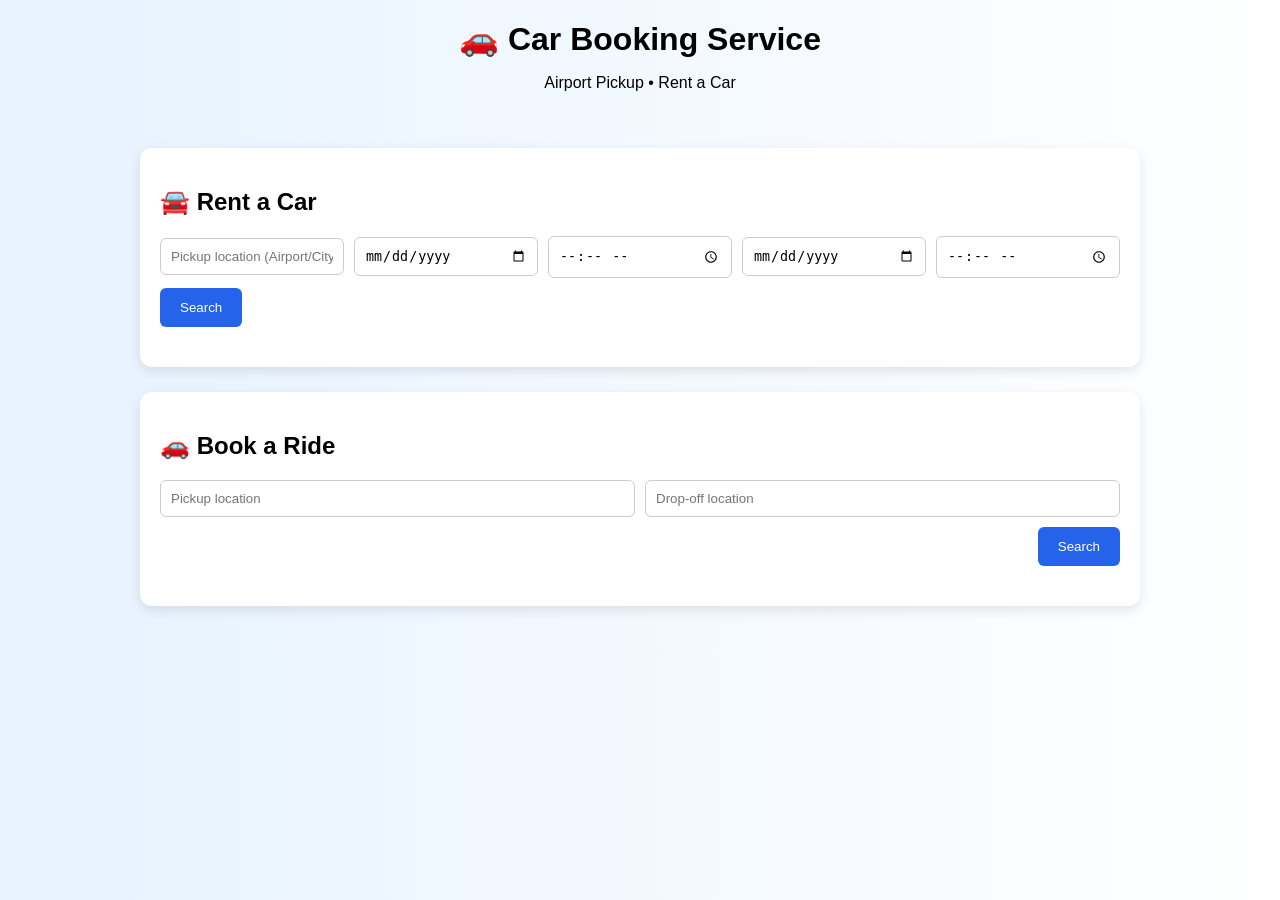
==== bus.html @ 7c0deb81 "Add files via upload" ====
<!DOCTYPE html>
<html lang="en">
<head>
<meta charset="UTF-8">
<meta name="viewport" content="width=device-width, initial-scale=1.0">
<title>Car Booking</title>

<style>
  body {
    font-family: Arial, sans-serif;
    margin: 0;
    background: linear-gradient(to right, #e6f2ff, #ffffff);
  }

  header {
    text-align: center;
    padding: 20px;
  }

  h1 {
    margin: 0;
  }

  .container {
    max-width: 1000px;
    margin: auto;
    padding: 20px;
  }

  .section {
    background: white;
    padding: 20px;
    border-radius: 12px;
    margin-bottom: 25px;
    box-shadow: 0 4px 12px rgba(0,0,0,0.1);
  }

  .row {
    display: flex;
    gap: 10px;
    flex-wrap: wrap;
    align-items: center;
  }

  input, select {
    padding: 10px;
    border-radius: 6px;
    border: 1px solid #ccc;
    flex: 1;
    min-width: 150px;
  }

  .search-btn {
    background: #2563eb;
    color: white;
    border: none;
    padding: 12px 20px;
    border-radius: 6px;
    cursor: pointer;
  }

  .search-btn:hover {
    background: #1d4ed8;
  }

  .results {
    margin-top: 20px;
  }

  .card {
    border: 1px solid #ddd;
    padding: 15px;
    border-radius: 10px;
    margin-bottom: 10px;
    display: flex;
    justify-content: space-between;
    align-items: center;
  }

  .price {
    font-weight: bold;
    color: #2563eb;
  }

</style>
</head>

<body>

<header>
  <h1>🚗 Car Booking Service</h1>
  <p>Airport Pickup • Rent a Car</p>
  
</header>

<div class="container">

  <!-- ================= RENT A CAR ================= -->
  <div class="section">
    <h2>🚘 Rent a Car</h2>

    <div class="row">
      <input id="rent-pickup" placeholder="Pickup location (Airport/City)">
      <input type="date" id="pickup-date" placeholder="pickup-date (pickup-date)">
      <input type="time" id="pickup-time"  placeholder="pickup-time (pickup-time)">
      <input type="date" id="drop-date"  placeholder="drop-date (drop-date)">
      <input type="time" id="drop-time"  placeholder="drop-time (drop-time)">

      <button class="search-btn" onclick="searchRent()">Search</button>
    </div>

    <div id="rentResults" class="results"></div>
  </div>

  <!-- ================= BOOK A RIDE ================= -->
  <div class="section">
    <h2>🚗 Book a Ride</h2>

    <div class="row">
      <input id="ride-pickup" placeholder="Pickup location">
      <input id="ride-dropoff" placeholder="Drop-off location">
    </div>

    <div style="text-align: right; margin-top: 10px;">
      <button class="search-btn" onclick="searchRide()">Search</button>
    </div>

    <div id="rideResults" class="results"></div>
  </div>

</div>

<script>
(function(){

  // ================= RENT SEARCH =================
  function searchRent() {
    const results = document.getElementById("rentResults");
    results.innerHTML = "";

    const cars = [
      { model: "Toyota Corolla", price: 15000, type: "Economy" },
      { model: "Honda Accord", price: 22000, type: "Standard" },
      { model: "Lexus RX 350", price: 40000, type: "Luxury" }
    ];

    cars.forEach(car => {
      const div = document.createElement("div");
      div.className = "card";

      div.innerHTML = `
        <div>
          <strong>${car.model}</strong><br>
          Type: ${car.type}
        </div>
        <div>
          <div class="price">₦${car.price}/day</div>
          <button onclick="bookRent('${car.model}')">Select</button>
        </div>
      `;

      results.appendChild(div);
    });
  }

  // ================= RENT BOOK =================
  function bookRent(model) {
    alert("🚘 You selected " + model);
  }

  // ================= RIDE SEARCH =================
  function searchRide() {
    const results = document.getElementById("rideResults");
    results.innerHTML = "";

    const rides = [
      { type: "Economy", price: 4000 },
      { type: "Standard", price: 7000 },
      { type: "Premium", price: 12000 }
    ];

    rides.forEach(ride => {
      const div = document.createElement("div");
      div.className = "card";

      div.innerHTML = `
        <div>
          <strong>${ride.type} Ride</strong>
        </div>
        <div>
          <div class="price">₦${ride.price}</div>
          <button onclick="bookRide('${ride.type}')">Book</button>
        </div>
      `;

      results.appendChild(div);
    });
  }

  // ================= RIDE BOOK =================
  function bookRide(type) {
    alert("🚗 " + type + " ride booked!");
  }

})();
</script>

</body>
</html>
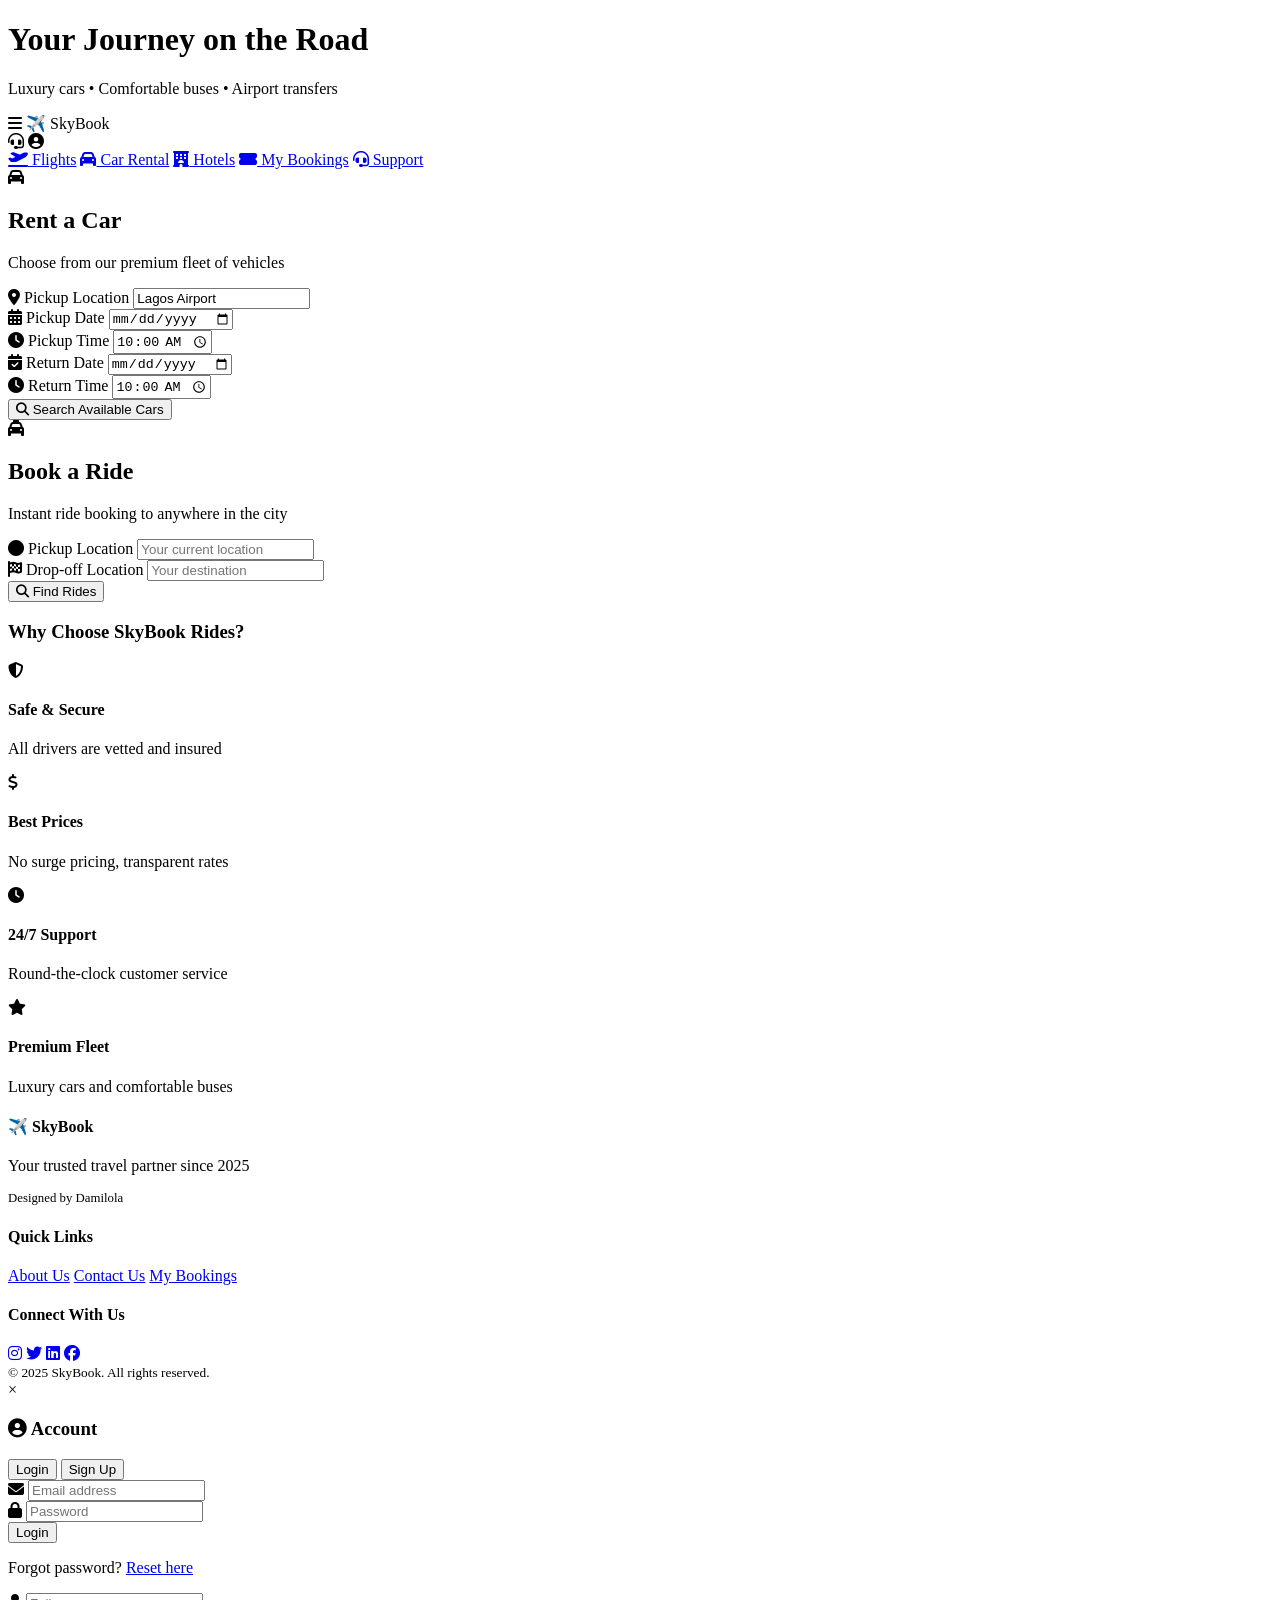
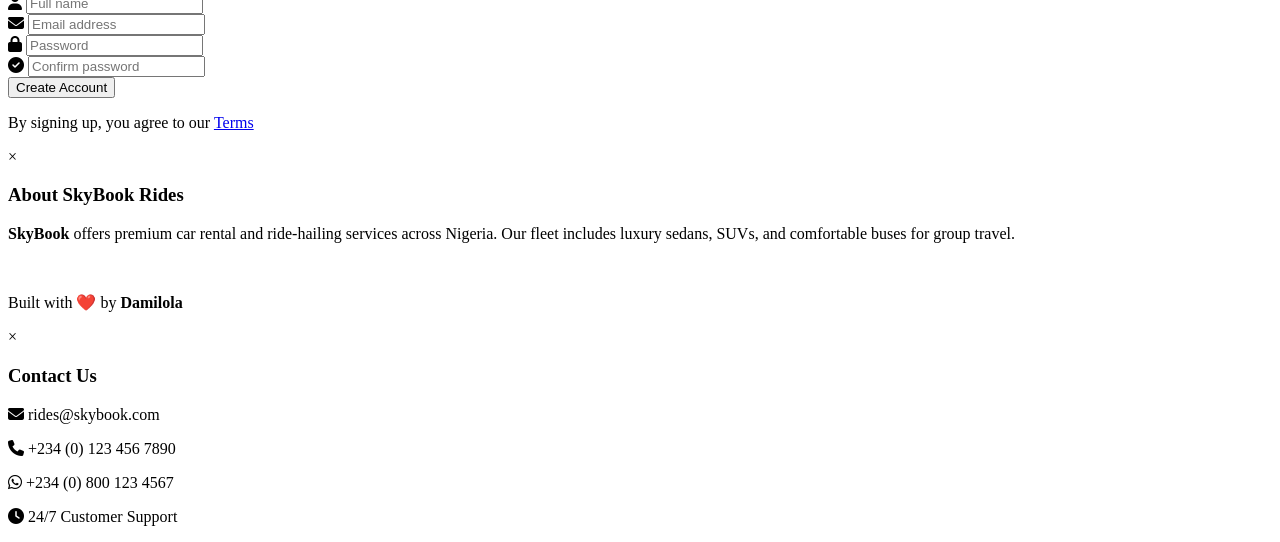
==== commit d974c6fc: "Update bus.html" ====
--- a/bus.html
+++ b/bus.html
@@ -1,209 +1,243 @@
 <!DOCTYPE html>
 <html lang="en">
 <head>
-<meta charset="UTF-8">
-<meta name="viewport" content="width=device-width, initial-scale=1.0">
-<title>Car Booking</title>
-
-<style>
-  body {
-    font-family: Arial, sans-serif;
-    margin: 0;
-    background: linear-gradient(to right, #e6f2ff, #ffffff);
-  }
-
-  header {
-    text-align: center;
-    padding: 20px;
-  }
-
-  h1 {
-    margin: 0;
-  }
-
-  .container {
-    max-width: 1000px;
-    margin: auto;
-    padding: 20px;
-  }
-
-  .section {
-    background: white;
-    padding: 20px;
-    border-radius: 12px;
-    margin-bottom: 25px;
-    box-shadow: 0 4px 12px rgba(0,0,0,0.1);
-  }
-
-  .row {
-    display: flex;
-    gap: 10px;
-    flex-wrap: wrap;
-    align-items: center;
-  }
-
-  input, select {
-    padding: 10px;
-    border-radius: 6px;
-    border: 1px solid #ccc;
-    flex: 1;
-    min-width: 150px;
-  }
-
-  .search-btn {
-    background: #2563eb;
-    color: white;
-    border: none;
-    padding: 12px 20px;
-    border-radius: 6px;
-    cursor: pointer;
-  }
-
-  .search-btn:hover {
-    background: #1d4ed8;
-  }
-
-  .results {
-    margin-top: 20px;
-  }
-
-  .card {
-    border: 1px solid #ddd;
-    padding: 15px;
-    border-radius: 10px;
-    margin-bottom: 10px;
-    display: flex;
-    justify-content: space-between;
-    align-items: center;
-  }
-
-  .price {
-    font-weight: bold;
-    color: #2563eb;
-  }
-
-</style>
+    <meta charset="UTF-8">
+    <meta name="viewport" content="width=device-width, initial-scale=1.0, user-scalable=yes">
+    <title>SkyBook | Car & Bus Rental</title>
+    
+    <!-- Icons -->
+    <link rel="stylesheet" href="https://cdnjs.cloudflare.com/ajax/libs/font-awesome/6.5.0/css/all.min.css"/>
+    
+    <!-- Google Fonts -->
+    <link href="https://fonts.googleapis.com/css2?family=Inter:wght@300;400;500;600;700;800&display=swap" rel="stylesheet">
+    
+    <!-- External CSS -->
+    <link rel="stylesheet" href="bus.css">
 </head>
-
 <body>
 
-<header>
-  <h1>🚗 Car Booking Service</h1>
-  <p>Airport Pickup • Rent a Car</p>
-  
+<!-- ================= HERO SECTION ================= -->
+<div class="hero-bg">
+    <div class="hero-overlay"></div>
+    <div class="hero-content">
+        <h1>Your Journey on the Road</h1>
+        <p>Luxury cars • Comfortable buses • Airport transfers</p>
+    </div>
+</div>
+
+<!-- ================= NAVBAR ================= -->
+<header class="navbar">
+    <div class="nav-left">
+        <i class="fas fa-bars" id="hamburger"></i>
+        <span class="brand">✈️ SkyBook</span>
+    </div>
+
+    <div class="nav-right">
+        <i class="fas fa-headset nav-icon" onclick="openContact()"></i>
+        <i class="fas fa-user-circle nav-icon" onclick="openProfile()"></i>
+    </div>
 </header>
 
+<!-- Hamburger Menu -->
+<nav class="hamburger-menu" id="menu">
+    <a href="index.html"><i class="fas fa-plane-departure"></i> Flights</a>
+    <a href="bus.html"><i class="fas fa-car"></i> Car Rental</a>
+    <a href="#" onclick="showHotels(); return false;"><i class="fas fa-hotel"></i> Hotels</a>
+    <a href="#" onclick="showBookings(); return false;"><i class="fas fa-ticket-alt"></i> My Bookings</a>
+    <a href="#" onclick="openContact(); return false;"><i class="fas fa-headset"></i> Support</a>
+</nav>
+
+<!-- ================= MAIN CONTAINER ================= -->
 <div class="container">
 
-  <!-- ================= RENT A CAR ================= -->
-  <div class="section">
-    <h2>🚘 Rent a Car</h2>
-
-    <div class="row">
-      <input id="rent-pickup" placeholder="Pickup location (Airport/City)">
-      <input type="date" id="pickup-date" placeholder="pickup-date (pickup-date)">
-      <input type="time" id="pickup-time"  placeholder="pickup-time (pickup-time)">
-      <input type="date" id="drop-date"  placeholder="drop-date (drop-date)">
-      <input type="time" id="drop-time"  placeholder="drop-time (drop-time)">
-
-      <button class="search-btn" onclick="searchRent()">Search</button>
-    </div>
-
-    <div id="rentResults" class="results"></div>
-  </div>
-
-  <!-- ================= BOOK A RIDE ================= -->
-  <div class="section">
-    <h2>🚗 Book a Ride</h2>
-
-    <div class="row">
-      <input id="ride-pickup" placeholder="Pickup location">
-      <input id="ride-dropoff" placeholder="Drop-off location">
-    </div>
-
-    <div style="text-align: right; margin-top: 10px;">
-      <button class="search-btn" onclick="searchRide()">Search</button>
-    </div>
-
-    <div id="rideResults" class="results"></div>
-  </div>
-
-</div>
-
-<script>
-(function(){
-
-  // ================= RENT SEARCH =================
-  function searchRent() {
-    const results = document.getElementById("rentResults");
-    results.innerHTML = "";
-
-    const cars = [
-      { model: "Toyota Corolla", price: 15000, type: "Economy" },
-      { model: "Honda Accord", price: 22000, type: "Standard" },
-      { model: "Lexus RX 350", price: 40000, type: "Luxury" }
-    ];
-
-    cars.forEach(car => {
-      const div = document.createElement("div");
-      div.className = "card";
-
-      div.innerHTML = `
-        <div>
-          <strong>${car.model}</strong><br>
-          Type: ${car.type}
-        </div>
-        <div>
-          <div class="price">₦${car.price}/day</div>
-          <button onclick="bookRent('${car.model}')">Select</button>
-        </div>
-      `;
-
-      results.appendChild(div);
-    });
-  }
-
-  // ================= RENT BOOK =================
-  function bookRent(model) {
-    alert("🚘 You selected " + model);
-  }
-
-  // ================= RIDE SEARCH =================
-  function searchRide() {
-    const results = document.getElementById("rideResults");
-    results.innerHTML = "";
-
-    const rides = [
-      { type: "Economy", price: 4000 },
-      { type: "Standard", price: 7000 },
-      { type: "Premium", price: 12000 }
-    ];
-
-    rides.forEach(ride => {
-      const div = document.createElement("div");
-      div.className = "card";
-
-      div.innerHTML = `
-        <div>
-          <strong>${ride.type} Ride</strong>
-        </div>
-        <div>
-          <div class="price">₦${ride.price}</div>
-          <button onclick="bookRide('${ride.type}')">Book</button>
-        </div>
-      `;
-
-      results.appendChild(div);
-    });
-  }
-
-  // ================= RIDE BOOK =================
-  function bookRide(type) {
-    alert("🚗 " + type + " ride booked!");
-  }
-
-})();
-</script>
-
+    <!-- ================= RENT A CAR SECTION ================= -->
+    <div class="service-card">
+        <div class="card-header">
+            <i class="fas fa-car"></i>
+            <h2>Rent a Car</h2>
+            <p>Choose from our premium fleet of vehicles</p>
+        </div>
+
+        <div class="form-grid">
+            <div class="field">
+                <label><i class="fas fa-map-marker-alt"></i> Pickup Location</label>
+                <input type="text" id="rentPickup" placeholder="City or Airport" value="Lagos Airport">
+            </div>
+            <div class="field">
+                <label><i class="fas fa-calendar-alt"></i> Pickup Date</label>
+                <input type="date" id="rentPickupDate">
+            </div>
+            <div class="field">
+                <label><i class="fas fa-clock"></i> Pickup Time</label>
+                <input type="time" id="rentPickupTime" value="10:00">
+            </div>
+            <div class="field">
+                <label><i class="fas fa-calendar-check"></i> Return Date</label>
+                <input type="date" id="rentReturnDate">
+            </div>
+            <div class="field">
+                <label><i class="fas fa-clock"></i> Return Time</label>
+                <input type="time" id="rentReturnTime" value="10:00">
+            </div>
+        </div>
+
+        <button class="search-btn" onclick="searchRentalCars()">
+            <i class="fas fa-search"></i> Search Available Cars
+        </button>
+
+        <div id="rentResults" class="results"></div>
+    </div>
+
+    <!-- ================= BOOK A RIDE SECTION ================= -->
+    <div class="service-card">
+        <div class="card-header">
+            <i class="fas fa-taxi"></i>
+            <h2>Book a Ride</h2>
+            <p>Instant ride booking to anywhere in the city</p>
+        </div>
+
+        <div class="form-grid">
+            <div class="field">
+                <label><i class="fas fa-circle"></i> Pickup Location</label>
+                <input type="text" id="ridePickup" placeholder="Your current location">
+            </div>
+            <div class="field">
+                <label><i class="fas fa-flag-checkered"></i> Drop-off Location</label>
+                <input type="text" id="rideDropoff" placeholder="Your destination">
+            </div>
+        </div>
+
+        <button class="search-btn" onclick="searchRides()">
+            <i class="fas fa-search"></i> Find Rides
+        </button>
+
+        <div id="rideResults" class="results"></div>
+    </div>
+
+    <!-- ================= WHY CHOOSE US ================= -->
+    <div class="features-section">
+        <h3>Why Choose SkyBook Rides?</h3>
+        <div class="features-grid">
+            <div class="feature-card">
+                <i class="fas fa-shield-alt"></i>
+                <h4>Safe & Secure</h4>
+                <p>All drivers are vetted and insured</p>
+            </div>
+            <div class="feature-card">
+                <i class="fas fa-dollar-sign"></i>
+                <h4>Best Prices</h4>
+                <p>No surge pricing, transparent rates</p>
+            </div>
+            <div class="feature-card">
+                <i class="fas fa-clock"></i>
+                <h4>24/7 Support</h4>
+                <p>Round-the-clock customer service</p>
+            </div>
+            <div class="feature-card">
+                <i class="fas fa-star"></i>
+                <h4>Premium Fleet</h4>
+                <p>Luxury cars and comfortable buses</p>
+            </div>
+        </div>
+    </div>
+
+</div>
+
+<!-- ================= FOOTER ================= -->
+<footer>
+    <div class="footer-content">
+        <div class="footer-section">
+            <h4>✈️ SkyBook</h4>
+            <p>Your trusted travel partner since 2025</p>
+            <p style="font-size: 0.8rem; margin-top: 0.5rem;">Designed by Damilola</p>
+        </div>
+        <div class="footer-section">
+            <h4>Quick Links</h4>
+            <a href="#" onclick="openAbout()">About Us</a>
+            <a href="#" onclick="openContact()">Contact Us</a>
+            <a href="#" onclick="showBookings()">My Bookings</a>
+        </div>
+        <div class="footer-section">
+            <h4>Connect With Us</h4>
+            <div class="social-icons">
+                <a href="https://instagram.com" target="_blank"><i class="fab fa-instagram"></i></a>
+                <a href="https://twitter.com" target="_blank"><i class="fab fa-twitter"></i></a>
+                <a href="https://linkedin.com" target="_blank"><i class="fab fa-linkedin"></i></a>
+                <a href="https://facebook.com" target="_blank"><i class="fab fa-facebook"></i></a>
+            </div>
+        </div>
+    </div>
+    <small>© 2025 SkyBook. All rights reserved.</small>
+</footer>
+
+<!-- ================= MODALS ================= -->
+<div id="profileModal" class="modal">
+    <div class="modal-content">
+        <span class="close-modal" onclick="closeProfile()">&times;</span>
+        <h3><i class="fas fa-user-circle"></i> Account</h3>
+        <div class="auth-tabs">
+            <button class="auth-tab active" onclick="switchAuth('login')">Login</button>
+            <button class="auth-tab" onclick="switchAuth('signup')">Sign Up</button>
+        </div>
+        <form id="loginForm" class="auth-form active">
+            <div class="input-group">
+                <i class="fas fa-envelope"></i>
+                <input type="email" placeholder="Email address" required>
+            </div>
+            <div class="input-group">
+                <i class="fas fa-lock"></i>
+                <input type="password" placeholder="Password" required>
+            </div>
+            <button type="submit" class="auth-submit">Login</button>
+            <p class="auth-footer">Forgot password? <a href="#">Reset here</a></p>
+        </form>
+        <form id="signupForm" class="auth-form">
+            <div class="input-group">
+                <i class="fas fa-user"></i>
+                <input type="text" placeholder="Full name" required>
+            </div>
+            <div class="input-group">
+                <i class="fas fa-envelope"></i>
+                <input type="email" placeholder="Email address" required>
+            </div>
+            <div class="input-group">
+                <i class="fas fa-lock"></i>
+                <input type="password" placeholder="Password" required>
+            </div>
+            <div class="input-group">
+                <i class="fas fa-check-circle"></i>
+                <input type="password" placeholder="Confirm password" required>
+            </div>
+            <button type="submit" class="auth-submit">Create Account</button>
+            <p class="auth-footer">By signing up, you agree to our <a href="#">Terms</a></p>
+        </form>
+    </div>
+</div>
+
+<div id="aboutModal" class="modal">
+    <div class="modal-content">
+        <span class="close-modal" onclick="closeAbout()">&times;</span>
+        <h3>About SkyBook Rides</h3>
+        <p><strong>SkyBook</strong> offers premium car rental and ride-hailing services across Nigeria. Our fleet includes luxury sedans, SUVs, and comfortable buses for group travel.</p>
+        <br>
+        <p>Built with ❤️ by <strong>Damilola</strong></p>
+    </div>
+</div>
+
+<div id="contactModal" class="modal">
+    <div class="modal-content">
+        <span class="close-modal" onclick="closeContact()">&times;</span>
+        <h3>Contact Us</h3>
+        <div class="contact-info">
+            <p><i class="fas fa-envelope"></i> rides@skybook.com</p>
+            <p><i class="fas fa-phone"></i> +234 (0) 123 456 7890</p>
+            <p><i class="fab fa-whatsapp"></i> +234 (0) 800 123 4567</p>
+            <p><i class="fas fa-clock"></i> 24/7 Customer Support</p>
+        </div>
+    </div>
+</div>
+
+<!-- External JavaScript -->
+<script src="bus.js"></script>
 </body>
-</html>+</html>
